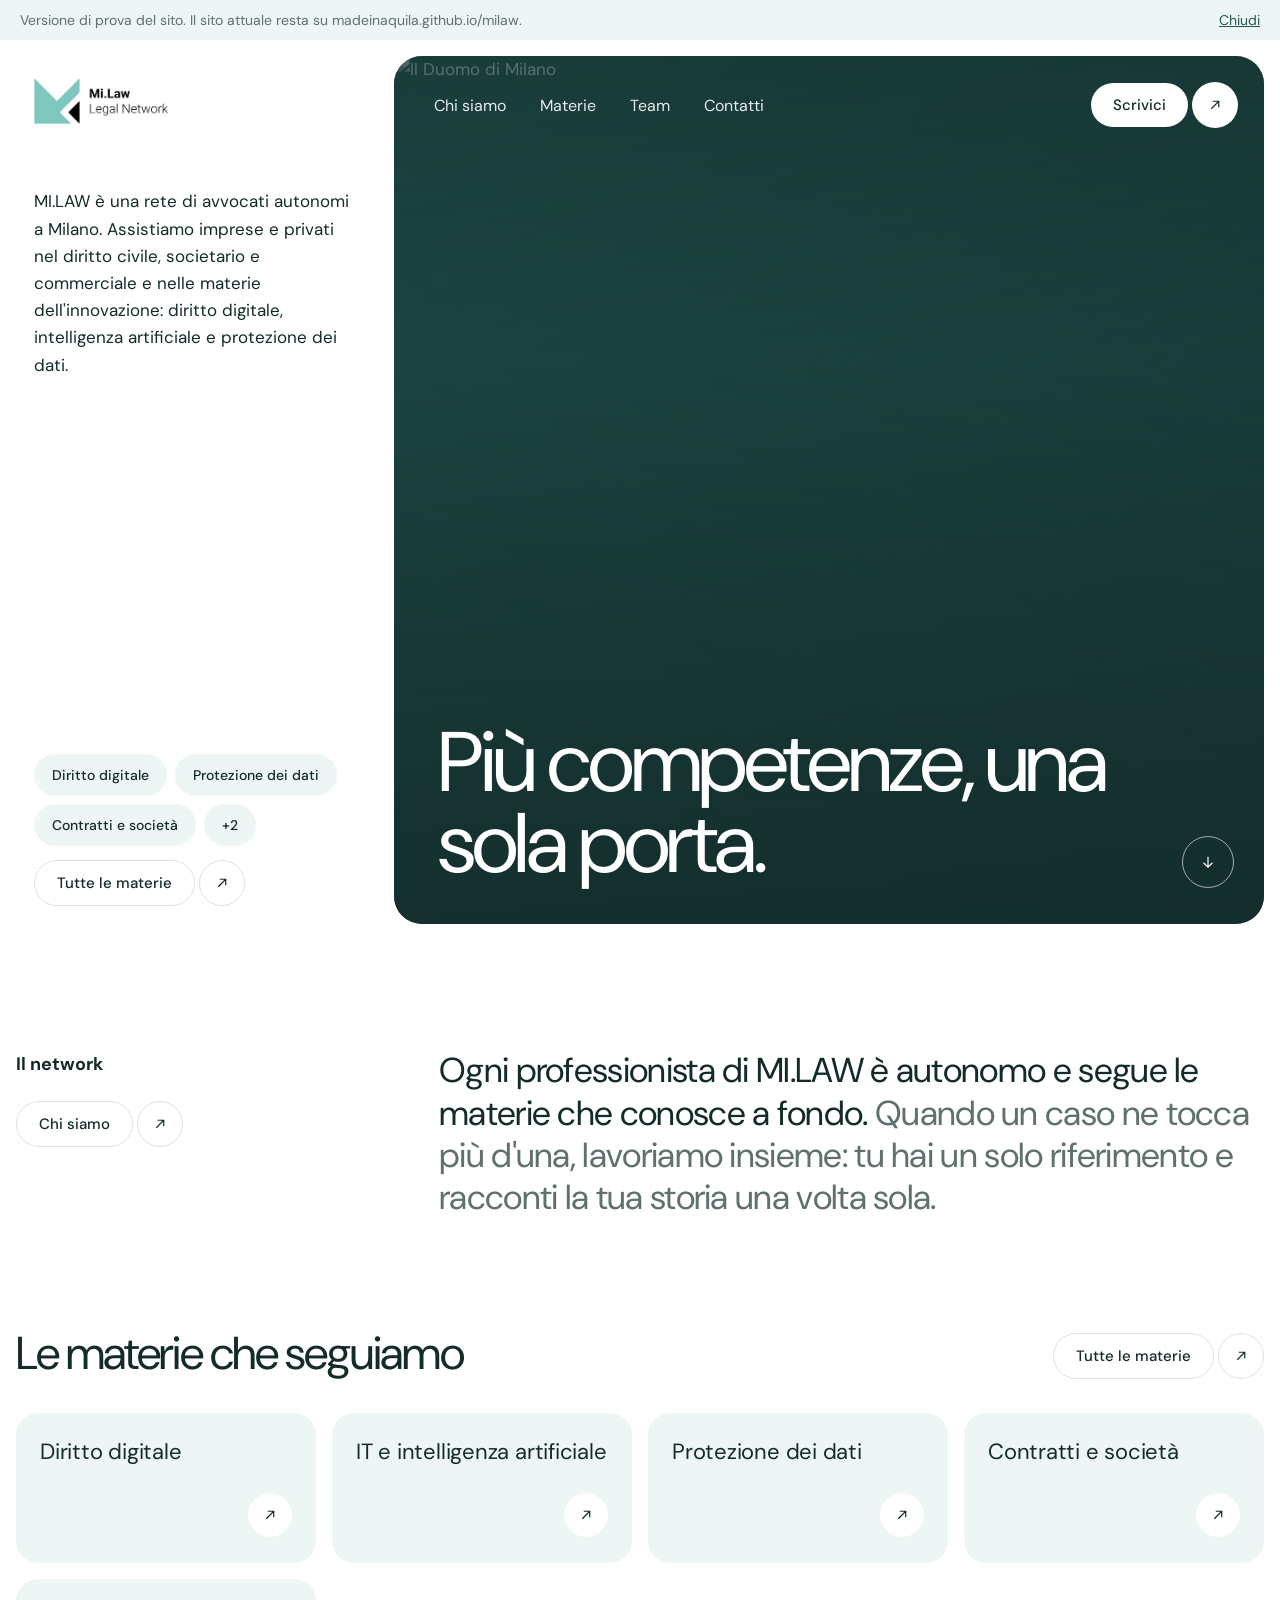
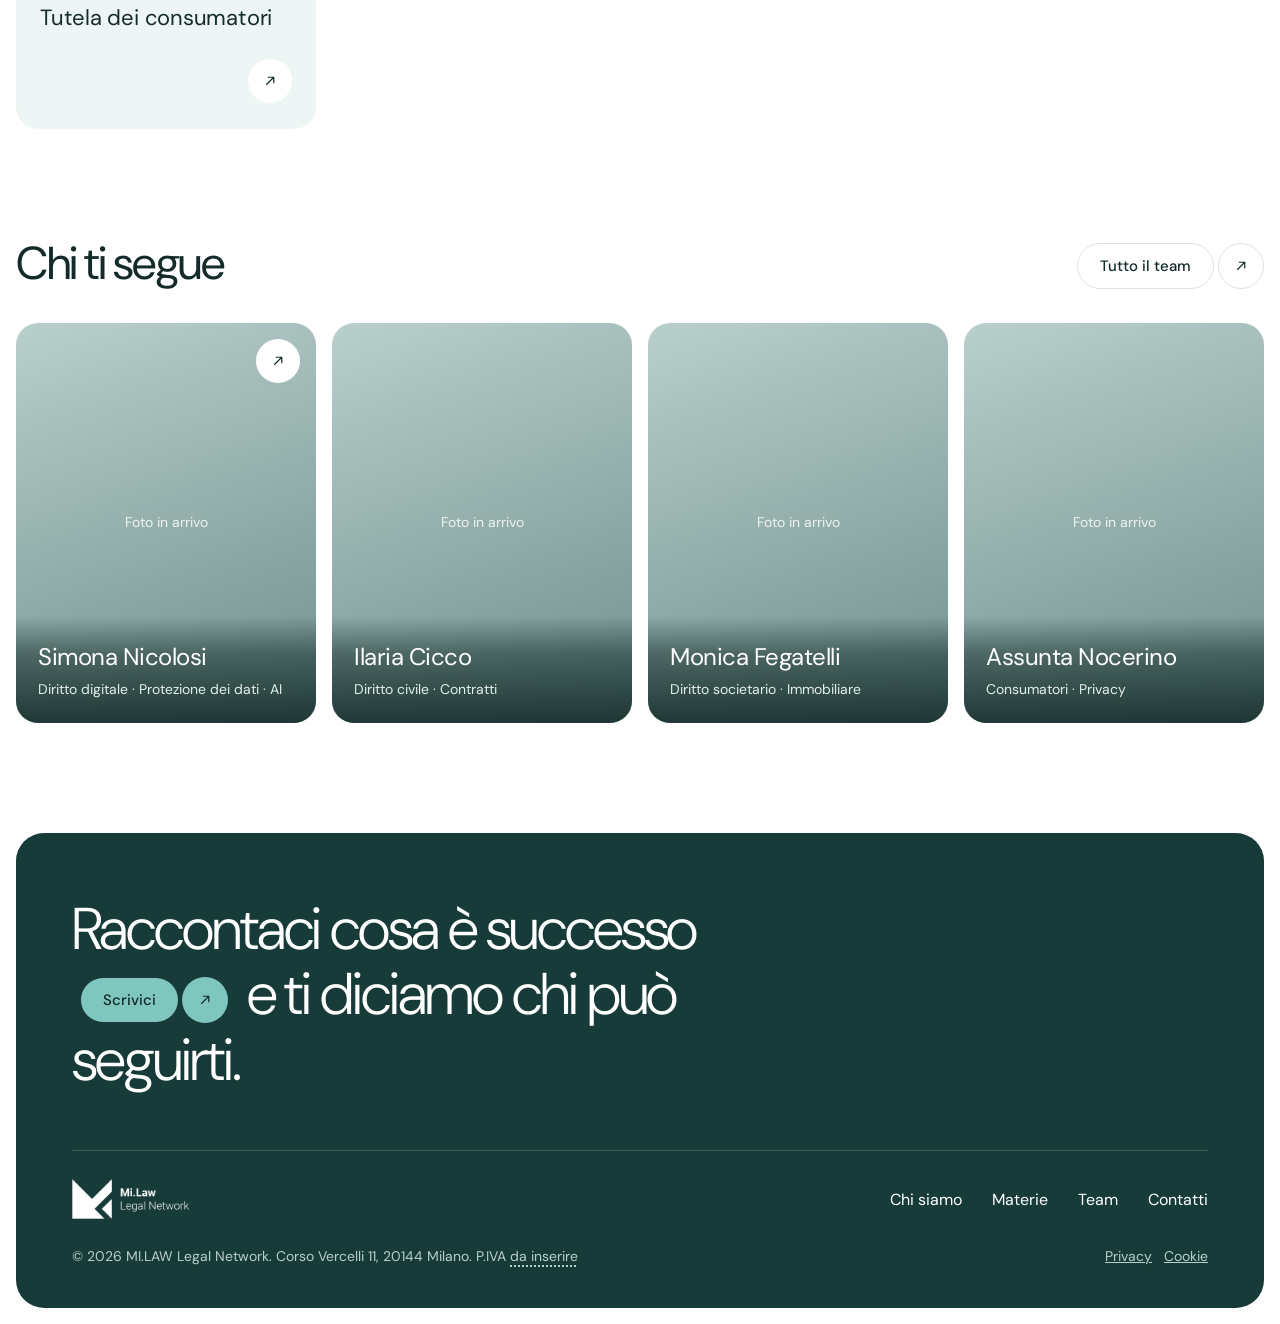
==== index.html @ d60da04f "Add files via upload" ====
<!DOCTYPE html>
<html lang="it">
<head>
  <meta charset="UTF-8">
  <meta name="robots" content="noindex, nofollow"><!-- versione di prova: non indicizzare -->
  <meta name="viewport" content="width=device-width, initial-scale=1.0">
  <title>MI.LAW Legal Network · Avvocati a Milano, Corso Vercelli 11</title>
  <meta name="description" content="MI.LAW Legal Network: rete di avvocati autonomi in Corso Vercelli 11 a Milano. Diritto civile, societario e commerciale, diritto digitale, intelligenza artificiale e protezione dei dati.">
  <link rel="preconnect" href="https://fonts.googleapis.com">
  <link rel="preconnect" href="https://fonts.gstatic.com" crossorigin>
  <link href="https://fonts.googleapis.com/css2?family=DM+Sans:wght@300;400;500&display=swap" rel="stylesheet">
  <link rel="stylesheet" href="prova.css?v=3">
</head>
<body>

  <div class="preview-note">
    <span>Versione di prova del sito. Il sito attuale resta su madeinaquila.github.io/milaw.</span>
    <button type="button" onclick="this.parentElement.remove()">Chiudi</button>
  </div>

  <!-- PRIMA SCHERMATA -->
  <header class="hero">
    <div class="hero-side">
      <div class="topbar">
        <a href="index.html" class="brand" aria-label="MI.LAW Legal Network, inizio pagina">
          <img src="img/logomilaw.png" alt="MI.LAW Legal Network" width="600" height="206">
        </a>
        <button class="menu-btn" type="button" id="menu-open" aria-label="Apri il menu" aria-expanded="false" aria-controls="mobile-menu">
          <svg viewBox="0 0 24 24" fill="none" stroke="currentColor" stroke-width="1.6" stroke-linecap="round"><path d="M4 8h16M4 16h16"/></svg>
        </button>
      </div>

      <p class="intro">MI.LAW è una rete di avvocati autonomi a Milano. Assistiamo imprese e privati nel diritto civile, societario e commerciale e nelle materie dell'innovazione: diritto digitale, intelligenza artificiale e protezione dei dati.</p>

      <div class="bottom">
        <ul class="chips">
          <li class="chip">Diritto digitale</li>
          <li class="chip">Protezione dei dati</li>
          <li class="chip">Contratti e società</li>
          <li class="chip">+2</li>
        </ul>
        <a class="cta cta--outline" href="aree.html">
          <span class="lbl">Tutte le materie</span>
          <span class="dot" aria-hidden="true"><svg viewBox="0 0 24 24" fill="none" stroke="currentColor" stroke-width="1.6"><path d="M7 17L17 7M9 7h8v8"/></svg></span>
        </a>
      </div>
    </div>

    <div class="hero-panel">
      <img src="https://images.unsplash.com/photo-1610016302534-6f67f1c968d8?w=2000&q=78&auto=format&fit=crop" alt="Il Duomo di Milano" width="2000" height="1333">
      <div class="panel-top">
        <nav class="panel-nav" aria-label="Navigazione principale">
          <a href="chi-siamo.html">Chi siamo</a>
          <a href="aree.html">Materie</a>
          <a href="team.html">Team</a>
          <a href="contatti.html">Contatti</a>
        </nav>
        <a class="cta cta--light" href="contatti.html">
          <span class="lbl">Scrivici</span>
          <span class="dot" aria-hidden="true"><svg viewBox="0 0 24 24" fill="none" stroke="currentColor" stroke-width="1.6"><path d="M7 17L17 7M9 7h8v8"/></svg></span>
        </a>
      </div>
      <h1>Più competenze, una sola porta.</h1>
      <a class="scroll-down" href="#network-home" aria-label="Scorri alla sezione successiva">
        <svg viewBox="0 0 24 24" fill="none" stroke="currentColor" stroke-width="1.6"><path d="M12 5v14M6 13l6 6 6-6"/></svg>
      </a>
    </div>
  </header>

  <!-- Menu su telefono -->
  <nav class="mobile-menu" id="mobile-menu" aria-label="Menu">
    <button class="close" type="button" id="menu-close" aria-label="Chiudi il menu">×</button>
    <a href="chi-siamo.html">Chi siamo</a>
    <a href="aree.html">Materie</a>
    <a href="team.html">Team</a>
    <a href="contatti.html">Contatti</a>
  </nav>

  <main>

    <!-- IL NETWORK -->
    <section class="section" id="network-home">
      <div class="wrap mission">
        <div class="side">
          <h2 class="lead-label">Il network</h2>
          <a class="cta cta--outline" href="chi-siamo.html"><span class="lbl">Chi siamo</span><span class="dot" aria-hidden="true"><svg viewBox="0 0 24 24" fill="none" stroke="currentColor" stroke-width="1.6"><path d="M7 17L17 7M9 7h8v8"/></svg></span></a>
        </div>
        <p class="big">Ogni professionista di MI.LAW è autonomo e segue le materie che conosce a fondo. <span>Quando un caso ne tocca più d'una, lavoriamo insieme: tu hai un solo riferimento e racconti la tua storia una volta sola.</span></p>
      </div>
    </section>

    <!-- MATERIE IN BREVE -->
    <section class="section" style="padding-top:0;">
      <div class="wrap">
        <div class="values-head">
          <h2 class="h-sec">Le materie che seguiamo</h2>
          <a class="cta cta--outline" href="aree.html"><span class="lbl">Tutte le materie</span><span class="dot" aria-hidden="true"><svg viewBox="0 0 24 24" fill="none" stroke="currentColor" stroke-width="1.6"><path d="M7 17L17 7M9 7h8v8"/></svg></span></a>
        </div>
        <div class="area-links">
          <a href="aree.html#digitale"><span>Diritto digitale</span><span class="dot" aria-hidden="true"><svg viewBox="0 0 24 24" fill="none" stroke="currentColor" stroke-width="1.6"><path d="M7 17L17 7M9 7h8v8"/></svg></span></a>
          <a href="aree.html#ai"><span>IT e intelligenza artificiale</span><span class="dot" aria-hidden="true"><svg viewBox="0 0 24 24" fill="none" stroke="currentColor" stroke-width="1.6"><path d="M7 17L17 7M9 7h8v8"/></svg></span></a>
          <a href="aree.html#dati"><span>Protezione dei dati</span><span class="dot" aria-hidden="true"><svg viewBox="0 0 24 24" fill="none" stroke="currentColor" stroke-width="1.6"><path d="M7 17L17 7M9 7h8v8"/></svg></span></a>
          <a href="aree.html#societa"><span>Contratti e società</span><span class="dot" aria-hidden="true"><svg viewBox="0 0 24 24" fill="none" stroke="currentColor" stroke-width="1.6"><path d="M7 17L17 7M9 7h8v8"/></svg></span></a>
          <a href="aree.html#consumatori"><span>Tutela dei consumatori</span><span class="dot" aria-hidden="true"><svg viewBox="0 0 24 24" fill="none" stroke="currentColor" stroke-width="1.6"><path d="M7 17L17 7M9 7h8v8"/></svg></span></a>
        </div>
      </div>
    </section>

    <!-- TEAM -->
    <section class="section" id="team" style="padding-top:0;">
      <div class="wrap">
        <div class="values-head">
          <h2 class="h-sec">Chi ti segue</h2>
          <a class="cta cta--outline" href="team.html">
            <span class="lbl">Tutto il team</span>
            <span class="dot" aria-hidden="true"><svg viewBox="0 0 24 24" fill="none" stroke="currentColor" stroke-width="1.6"><path d="M7 17L17 7M9 7h8v8"/></svg></span>
          </a>
        </div>
        <div class="team">
          <a class="member" href="team-simona-nicolosi.html" aria-label="Avv. Simona Nicolosi, apri il profilo">
            <span class="ph">Foto in arrivo</span>
            <span class="go" aria-hidden="true"><svg viewBox="0 0 24 24" fill="none" stroke="currentColor" stroke-width="1.6"><path d="M7 17L17 7M9 7h8v8"/></svg></span>
            <div class="info"><h3>Simona Nicolosi</h3><p>Diritto digitale · Protezione dei dati · AI</p></div>
          </a>
          <article class="member">
            <span class="ph">Foto in arrivo</span>
            <div class="info"><h3>Ilaria Cicco</h3><p>Diritto civile · Contratti</p></div>
          </article>
          <article class="member">
            <span class="ph">Foto in arrivo</span>
            <div class="info"><h3>Monica Fegatelli</h3><p>Diritto societario · Immobiliare</p></div>
          </article>
          <article class="member">
            <span class="ph">Foto in arrivo</span>
            <div class="info"><h3>Assunta Nocerino</h3><p>Consumatori · Privacy</p></div>
          </article>
        </div>
      </div>
    </section>

  </main>

  <!-- CHIUSURA -->
  <footer class="closing">
    <p class="say">Raccontaci cosa è successo
      <a class="cta cta--acqua" href="contatti.html"><span class="lbl">Scrivici</span><span class="dot" aria-hidden="true"><svg viewBox="0 0 24 24" fill="none" stroke="currentColor" stroke-width="1.6"><path d="M7 17L17 7M9 7h8v8"/></svg></span></a>
      e ti diciamo chi può seguirti.</p>
    <div class="closing-row">
      <img src="img/logomilaw.png" alt="MI.LAW Legal Network" width="600" height="206">
      <nav aria-label="Navigazione a piè di pagina">
        <a href="chi-siamo.html">Chi siamo</a>
        <a href="aree.html">Materie</a>
        <a href="team.html">Team</a>
        <a href="contatti.html">Contatti</a>
      </nav>
    </div>
    <div class="closing-meta">
      <span>© 2026 MI.LAW Legal Network. Corso Vercelli 11, 20144 Milano. P.IVA <span class="tbc" title="Da inserire">da inserire</span></span>
      <span><a href="#">Privacy</a>&nbsp;&nbsp;&nbsp;<a href="#">Cookie</a></span>
    </div>
  </footer>

  <script>
    // Menu su telefono
    (function () {
      var m = document.getElementById('mobile-menu'), o = document.getElementById('menu-open'), c = document.getElementById('menu-close');
      function set(v) { m.classList.toggle('open', v); o.setAttribute('aria-expanded', v); document.body.style.overflow = v ? 'hidden' : ''; if (v) c.focus(); else o.focus(); }
      o.addEventListener('click', function () { set(true); });
      c.addEventListener('click', function () { set(false); });
      m.querySelectorAll('a').forEach(function (a) { a.addEventListener('click', function () { set(false); }); });
      document.addEventListener('keydown', function (e) { if (e.key === 'Escape' && m.classList.contains('open')) set(false); });
    })();

    // "Scrivici su questo tema": sceglie la materia nel modulo
    document.querySelectorAll('[data-area]').forEach(function (a) {
      a.addEventListener('click', function () { var r = document.getElementById('a-' + a.dataset.area); if (r) r.checked = true; });
    });

    // Modulo dimostrativo
    var formEl = document.getElementById('form');
    if (formEl) formEl.addEventListener('submit', function (e) {
      e.preventDefault();
      if (!this.checkValidity()) { this.reportValidity(); return; }
      document.getElementById('form-box').classList.add('is-sent');
    });
  </script>
</body>
</html>
---- prova.css ----
/* ============================================================
   MI.LAW · versione di prova ispirata a "Legal Point"
   Colori MI.LAW: bianco, verde acqua, verde scuro. Un solo carattere: DM Sans.
   ============================================================ */

:root {
  --ink:    #132b29;   /* testo principale */
  --grey:   #5f706e;   /* testo secondario (5.2:1 sul bianco) */
  --deep:   #245955;   /* verde scuro: pulsanti, card piena */
  --night:  #173b39;   /* pannelli scuri */
  --acqua:  #7fc6bf;   /* verde acqua del logo */
  --mist:   #eef6f5;   /* fondo chiaro di card ed etichette */
  --line:   #d8e4e2;
  --soft-on-dark: #b7cfcc;

  --r-xl: 28px;
  --r-lg: 22px;
  --gap: 16px;
  --sans: 'DM Sans', system-ui, -apple-system, 'Segoe UI', sans-serif;
}

*, *::before, *::after { box-sizing: border-box; margin: 0; padding: 0; }
html { scroll-behavior: smooth; -webkit-text-size-adjust: 100%; }
body { font-family: var(--sans); font-size: 17px; line-height: 1.6; color: var(--ink); background: #fff; -webkit-font-smoothing: antialiased; }
img { display: block; max-width: 100%; }
a { color: inherit; text-decoration: none; }
button, input, textarea { font: inherit; color: inherit; }
:focus-visible { outline: 3px solid var(--acqua); outline-offset: 3px; border-radius: 6px; }

.wrap { max-width: 1360px; margin: 0 auto; padding: 0 var(--gap); }
.section { padding: 110px 0; }
.h-sec { font-size: clamp(34px, 3.6vw, 52px); font-weight: 400; line-height: 1.08; letter-spacing: -0.03em; }
.lead-label { font-size: 18px; color: var(--ink); }

.tbc { text-decoration: underline dotted currentColor 2px; text-underline-offset: 4px; cursor: help; }
.preview-note { background: var(--mist); color: var(--grey); font-size: 14px; padding: 9px 20px; display: flex; justify-content: space-between; gap: 16px; }
.preview-note button { background: none; border: 0; text-decoration: underline; cursor: pointer; color: var(--deep); }

/* ── Pulsante a pillola + cerchio con freccia ── */
.cta { display: inline-flex; align-items: center; gap: 4px; cursor: pointer; border: 0; background: none; }
.cta .lbl { border-radius: 999px; padding: 13px 22px; font-size: 15px; font-weight: 500; line-height: 1.2; white-space: nowrap; }
.cta .dot { width: 46px; height: 46px; border-radius: 50%; display: grid; place-items: center; flex: none; transition: transform .3s ease; }
.cta svg { width: 18px; height: 18px; }
.cta:hover .dot { transform: rotate(45deg); }
.cta--light .lbl, .cta--light .dot { background: #fff; color: var(--ink); }
.cta--deep .lbl, .cta--deep .dot { background: var(--deep); color: #fff; }
.cta--outline .lbl, .cta--outline .dot { border: 1px solid var(--line); color: var(--ink); background: #fff; }
.cta--acqua .lbl, .cta--acqua .dot { background: var(--acqua); color: var(--ink); }

/* ── Prima schermata ── */
.hero { display: grid; grid-template-columns: minmax(320px, 29%) 1fr; gap: var(--gap); padding: var(--gap); min-height: 100svh; }
.hero-side { display: flex; flex-direction: column; justify-content: space-between; padding: 22px 18px 18px; }
.brand img { height: 46px; width: auto; }
.menu-btn { display: none; }
.hero-side .intro { font-size: 17px; line-height: 1.6; color: var(--ink); max-width: 34ch; margin-top: 64px; }
.chips { list-style: none; display: flex; flex-wrap: wrap; gap: 8px; }
.chip { background: var(--mist); color: var(--ink); border-radius: 999px; padding: 10px 18px; font-size: 14px; font-weight: 500; }
.hero-side .chips { margin-bottom: 14px; }

.hero-panel { position: relative; border-radius: var(--r-xl); overflow: hidden; background: var(--night); min-height: 560px; color: #fff; }
.hero-panel img { position: absolute; inset: 0; width: 100%; height: 100%; object-fit: cover; filter: grayscale(1) contrast(1.05); animation: settle 2.2s cubic-bezier(.2,.7,.2,1) both; }
.hero-panel::after { content: ''; position: absolute; inset: 0; background:
  linear-gradient(180deg, rgba(19,43,41,.45) 0%, rgba(19,43,41,.15) 35%, rgba(19,43,41,.82) 100%),
  linear-gradient(135deg, rgba(36,89,85,.55), rgba(23,59,57,.35)); }
@keyframes settle { from { transform: scale(1.08); } to { transform: scale(1); } }
.panel-top { position: absolute; z-index: 2; top: 26px; left: 40px; right: 26px; display: flex; align-items: center; justify-content: space-between; gap: 24px; }
.panel-nav { display: flex; gap: 34px; font-size: 16px; }
.panel-nav a { opacity: .9; }
.panel-nav a:hover { opacity: 1; text-decoration: underline; text-underline-offset: 6px; }
.hero-panel h1 { position: absolute; z-index: 2; left: 44px; bottom: 40px; max-width: 12ch; font-size: clamp(52px, 6.6vw, 112px); font-weight: 400; line-height: .96; letter-spacing: -0.04em; }
.scroll-down { position: absolute; z-index: 2; right: 30px; bottom: 36px; width: 52px; height: 52px; border-radius: 50%; border: 1px solid rgba(255,255,255,.6); display: grid; place-items: center; }
.scroll-down svg { width: 18px; height: 18px; }

/* ── Il network ── */
.mission { display: grid; grid-template-columns: 1fr 2.2fr; gap: 48px; align-items: start; }
.mission .side { display: flex; flex-direction: column; gap: 22px; align-items: flex-start; }
.mission p.big { font-size: clamp(26px, 2.7vw, 40px); line-height: 1.22; letter-spacing: -0.02em; }
.mission p.big span { color: var(--grey); }

/* ── Principi ── */
.values-head { display: flex; justify-content: space-between; align-items: end; gap: 24px; margin-bottom: 34px; }
.values { display: grid; grid-template-columns: repeat(4, 1fr); gap: var(--gap); }
.value { background: var(--mist); border-radius: var(--r-lg); padding: 28px; min-height: 380px; display: flex; flex-direction: column; justify-content: flex-end; }
.value h3 { font-size: clamp(28px, 2.4vw, 36px); font-weight: 400; line-height: 1.05; letter-spacing: -0.03em; }
.value p { font-size: 15px; color: var(--grey); margin-top: 14px; }
.value--deep { background: var(--deep); color: #fff; }
.value--deep p { color: #d6ebe8; }

/* ── Materie: pannello scuro con righe apribili ── */
.areas { background: var(--night); color: #fff; border-radius: var(--r-xl); padding: 56px 56px 44px; }
.areas .lead-label { color: var(--soft-on-dark); margin-bottom: 26px; }
.area { border-top: 1px solid rgba(255,255,255,.16); }
.area summary { list-style: none; cursor: pointer; display: flex; justify-content: space-between; align-items: center; gap: 24px; padding: 28px 0; font-size: clamp(26px, 2.8vw, 42px); font-weight: 300; letter-spacing: -0.02em; color: var(--soft-on-dark); transition: color .25s ease; }
.area summary::-webkit-details-marker { display: none; }
.area summary:hover, .area[open] summary { color: #fff; }
.area .plus { width: 44px; height: 44px; border-radius: 50%; border: 1px solid rgba(255,255,255,.35); display: grid; place-items: center; flex: none; transition: transform .3s ease, background .3s ease; }
.area .plus svg { width: 16px; height: 16px; }
.area[open] .plus { transform: rotate(45deg); background: var(--acqua); color: var(--ink); border-color: var(--acqua); }
.area .body { padding: 0 0 32px; display: grid; grid-template-columns: 1.4fr 1fr; gap: 32px; align-items: end; }
.area .body p { color: #dbe9e7; font-size: 17px; max-width: 58ch; }
.area .body a { justify-self: end; color: var(--acqua); font-weight: 500; text-decoration: underline; text-underline-offset: 5px; }
.areas .also { border-top: 1px solid rgba(255,255,255,.16); padding-top: 26px; color: var(--soft-on-dark); font-size: 16px; }

/* ── Team ── */
.team { display: grid; grid-template-columns: repeat(4, 1fr); gap: var(--gap); }
.member { position: relative; border-radius: var(--r-lg); overflow: hidden; aspect-ratio: 3 / 4; background: linear-gradient(160deg, #b9cfcc 0%, #6f8f8b 100%); color: #fff; display: flex; flex-direction: column; justify-content: flex-end; }
.member .ph { position: absolute; inset: 0; display: grid; place-items: center; font-size: 14px; color: rgba(255,255,255,.85); }
.member img { position: absolute; inset: 0; width: 100%; height: 100%; object-fit: cover; filter: grayscale(1); }
.member .info { position: relative; padding: 22px; background: linear-gradient(0deg, rgba(19,43,41,.88) 0%, rgba(19,43,41,.5) 65%, transparent 100%); }
.member h3 { font-size: 24px; font-weight: 400; letter-spacing: -0.02em; }
.member .info p { font-size: 14px; color: #e3efed; margin-top: 2px; }
.member .go { position: absolute; top: 16px; right: 16px; width: 44px; height: 44px; border-radius: 50%; background: #fff; color: var(--ink); display: grid; place-items: center; transition: transform .3s ease; }
.member .go svg { width: 18px; height: 18px; }
a.member:hover .go { transform: rotate(45deg); }

/* ── Contatti ── */
.contact { display: grid; grid-template-columns: 1fr 1.7fr; gap: 48px; }
.contact-card { background: var(--mist); border-radius: var(--r-lg); padding: 34px; display: flex; flex-direction: column; gap: 34px; }
.contact-card h2 { font-size: 24px; font-weight: 400; }
.contact-card .small { font-size: 14px; color: var(--grey); }
.contact-card .big { font-size: clamp(22px, 2vw, 28px); letter-spacing: -0.01em; }
.contact-card .big a:hover { color: var(--deep); text-decoration: underline; text-underline-offset: 5px; }
.contact-card .push { margin-top: auto; display: flex; flex-direction: column; gap: 22px; }

.form h2 { font-size: clamp(38px, 4vw, 60px); font-weight: 400; line-height: 1.04; letter-spacing: -0.035em; margin-bottom: 34px; }
.form fieldset { border: 0; margin-bottom: 30px; }
.form legend, .form .lab { font-size: 15px; color: var(--ink); margin-bottom: 12px; display: block; }
.pick { display: flex; flex-wrap: wrap; gap: 8px; }
.pick input { position: absolute; opacity: 0; pointer-events: none; }
.pick label { background: var(--mist); border-radius: 999px; padding: 11px 20px; font-size: 15px; cursor: pointer; transition: background .2s ease, color .2s ease; }
.pick input:checked + label { background: var(--night); color: #fff; }
.pick input:focus-visible + label { outline: 3px solid var(--acqua); outline-offset: 2px; }
.fields { display: grid; grid-template-columns: 1fr 1fr; gap: 28px 32px; margin-bottom: 28px; }
.field input, .field textarea { width: 100%; border: 0; border-bottom: 1px solid #b9c9c7; padding: 10px 0; background: transparent; font-size: 17px; border-radius: 0; }
.field textarea { min-height: 90px; resize: vertical; }
.field input:focus, .field textarea:focus { outline: none; border-bottom: 2px solid var(--deep); }
.field input::placeholder, .field textarea::placeholder { color: #7d8d8b; }
.field--full { grid-column: 1 / -1; }
.privacy { display: flex; gap: 12px; align-items: flex-start; font-size: 14px; color: var(--grey); margin-bottom: 28px; max-width: 64ch; }
.privacy input { width: 20px; height: 20px; margin-top: 2px; accent-color: var(--deep); flex: none; }
.privacy a { text-decoration: underline; color: var(--ink); }
.form-done { display: none; font-size: 20px; background: var(--mist); border-radius: var(--r-lg); padding: 24px 28px; }
.form.is-sent form { display: none; }
.form.is-sent .form-done { display: block; }

/* ── Chiusura scura ── */
.closing { margin: 0 var(--gap) var(--gap); background: var(--night); color: #fff; border-radius: var(--r-xl); padding: 64px 56px 40px; }
.closing .say { font-size: clamp(34px, 4.6vw, 70px); font-weight: 300; line-height: 1.12; letter-spacing: -0.035em; max-width: 18ch; }
.closing .say .cta { vertical-align: middle; margin: 0 .15em; }
.closing .say .cta .lbl { font-size: 15px; letter-spacing: 0; }
.closing-row { margin-top: 56px; padding-top: 28px; border-top: 1px solid rgba(255,255,255,.16); display: flex; flex-wrap: wrap; justify-content: space-between; align-items: center; gap: 24px; }
.closing-row img { height: 40px; width: auto; filter: brightness(0) invert(1); }
.closing-row nav { display: flex; flex-wrap: wrap; gap: 30px; font-size: 16px; }
.closing-row nav a:hover { text-decoration: underline; text-underline-offset: 6px; }
.closing-meta { margin-top: 26px; display: flex; flex-wrap: wrap; justify-content: space-between; gap: 10px 24px; font-size: 14px; color: var(--soft-on-dark); }
.closing-meta a { text-decoration: underline; }

/* ── Tablet ── */
@media (max-width: 1080px) {
  .values { grid-template-columns: 1fr 1fr; }
  .team { grid-template-columns: 1fr 1fr; }
  .mission { grid-template-columns: 1fr; gap: 28px; }
  .contact { grid-template-columns: 1fr; }
  .area .body { grid-template-columns: 1fr; gap: 16px; }
  .area .body a { justify-self: start; }
}

/* ── Telefono ── */
@media (max-width: 760px) {
  body { font-size: 16px; }
  .section { padding: 72px 0; }
  .hero { grid-template-columns: 1fr; min-height: 0; }
  .hero-side { display: contents; }
  .topbar { order: 1; display: flex; justify-content: space-between; align-items: center; padding: 6px 4px; }
  .brand img { height: 38px; }
  .menu-btn { display: grid; place-items: center; width: 48px; height: 48px; border-radius: 50%; border: 1px solid var(--line); background: #fff; cursor: pointer; }
  .menu-btn svg { width: 20px; height: 20px; }
  .hero-panel { order: 2; min-height: 72svh; }
  .panel-nav { display: none; }
  .panel-top { left: 20px; right: 20px; top: 20px; justify-content: flex-end; }
  .hero-panel h1 { left: 22px; bottom: 26px; font-size: 13vw; }
  .scroll-down { display: none; }
  .hero-side .intro { order: 3; margin: 8px 4px 0; }
  .hero-side .bottom { order: 4; padding: 0 4px 8px; }
  .values { display: flex; overflow-x: auto; scroll-snap-type: x mandatory; padding-bottom: 6px; }
  .value { flex: 0 0 82%; scroll-snap-align: start; min-height: 320px; }
  .areas { padding: 36px 22px 28px; }
  .team { grid-template-columns: 1fr; }
  .member { aspect-ratio: 4 / 4.4; }
  .fields { grid-template-columns: 1fr; }
  .contact-card { padding: 26px; }
  .closing { padding: 40px 22px 28px; }
  .closing .say { font-size: 9.4vw; }
  .closing .say .cta { display: inline-flex; margin: 8px 0; }
}

/* menu su telefono */
.mobile-menu { display: none; }
@media (max-width: 760px) {
  .mobile-menu { position: fixed; inset: 0; z-index: 50; background: var(--night); color: #fff; padding: 22px 20px; flex-direction: column; gap: 8px; }
  .mobile-menu.open { display: flex; }
  .mobile-menu .close { align-self: flex-end; width: 48px; height: 48px; border-radius: 50%; border: 1px solid rgba(255,255,255,.4); background: none; color: #fff; cursor: pointer; font-size: 22px; }
  .mobile-menu a { font-size: 34px; font-weight: 300; padding: 12px 0; border-bottom: 1px solid rgba(255,255,255,.14); }
}

@media (prefers-reduced-motion: reduce) {
  *, *::before, *::after { animation: none !important; transition: none !important; scroll-behavior: auto !important; }
}

/* colonna sinistra: logo e testo in alto, materie in basso */
.hero-side { justify-content: flex-start; }
.hero-side .bottom { margin-top: auto; }

/* ── Pagine interne: barra in alto e intestazione ── */
.topnav { display: flex; align-items: center; justify-content: space-between; gap: 24px; padding-top: 18px; padding-bottom: 18px; }
.topnav .brand img { height: 42px; }
.topnav-links { display: flex; gap: 34px; font-size: 16px; }
.topnav-links a:hover, .topnav-links a[aria-current="page"] { text-decoration: underline; text-underline-offset: 6px; text-decoration-color: var(--acqua); text-decoration-thickness: 2px; }
.page-head { background: var(--night); color: #fff; border-radius: var(--r-xl); padding: 140px 48px 48px; position: relative; overflow: hidden; }
.page-head::before { content: ''; position: absolute; inset: 0; background: radial-gradient(120% 140% at 100% 0%, rgba(127,198,191,.35) 0%, rgba(127,198,191,0) 55%); }
.page-head h1 { position: relative; font-size: clamp(46px, 6vw, 96px); font-weight: 400; line-height: .98; letter-spacing: -0.04em; max-width: 14ch; }
.plain { margin-top: 28px; color: var(--grey); max-width: 70ch; }
.motto { background: var(--mist); border-radius: var(--r-xl); padding: 64px 48px; }
.motto p { font-size: clamp(32px, 4vw, 58px); font-weight: 300; line-height: 1.1; letter-spacing: -0.03em; color: var(--deep); }
.sr { position: absolute; width: 1px; height: 1px; overflow: hidden; clip: rect(0 0 0 0); white-space: nowrap; }

/* ── Home: materie in breve ── */
.area-links { display: grid; grid-template-columns: repeat(auto-fit, minmax(240px, 1fr)); gap: var(--gap); }
.area-links a { background: var(--mist); border-radius: var(--r-lg); padding: 26px 24px; min-height: 150px; display: flex; flex-direction: column; justify-content: space-between; gap: 20px; font-size: 22px; letter-spacing: -0.01em; line-height: 1.2; transition: background .25s ease, color .25s ease; }
.area-links .dot { align-self: flex-end; width: 44px; height: 44px; border-radius: 50%; background: #fff; display: grid; place-items: center; transition: transform .3s ease; }
.area-links .dot svg { width: 18px; height: 18px; }
.area-links a:hover { background: var(--deep); color: #fff; }
.area-links a:hover .dot { transform: rotate(45deg); color: var(--ink); }

@media (max-width: 960px) {
  .topnav-links, .topnav-cta { display: none; }
  .topnav .menu-btn { display: grid; }
}
@media (min-width: 761px) and (max-width: 960px) {
  .menu-btn { place-items: center; width: 48px; height: 48px; border-radius: 50%; border: 1px solid var(--line); background: #fff; cursor: pointer; }
  .menu-btn svg { width: 20px; height: 20px; }
  .mobile-menu { position: fixed; inset: 0; z-index: 50; background: var(--night); color: #fff; padding: 22px 20px; flex-direction: column; gap: 8px; }
  .mobile-menu.open { display: flex; }
  .mobile-menu .close { align-self: flex-end; width: 48px; height: 48px; border-radius: 50%; border: 1px solid rgba(255,255,255,.4); background: none; color: #fff; cursor: pointer; font-size: 22px; }
  .mobile-menu a { font-size: 34px; font-weight: 300; padding: 12px 0; border-bottom: 1px solid rgba(255,255,255,.14); }
}
@media (max-width: 760px) {
  .page-head { padding: 90px 22px 28px; }
  .motto { padding: 40px 24px; }
  .area-links a { min-height: 0; flex-direction: row; align-items: center; }
}
@media (max-width: 760px) {
  .values-head { flex-wrap: wrap; }
  .hero-side .bottom .chips { margin-bottom: 14px; }
}
.page-head { margin-bottom: 72px; }
@media (max-width: 760px) { .page-head { margin-bottom: 40px; } }
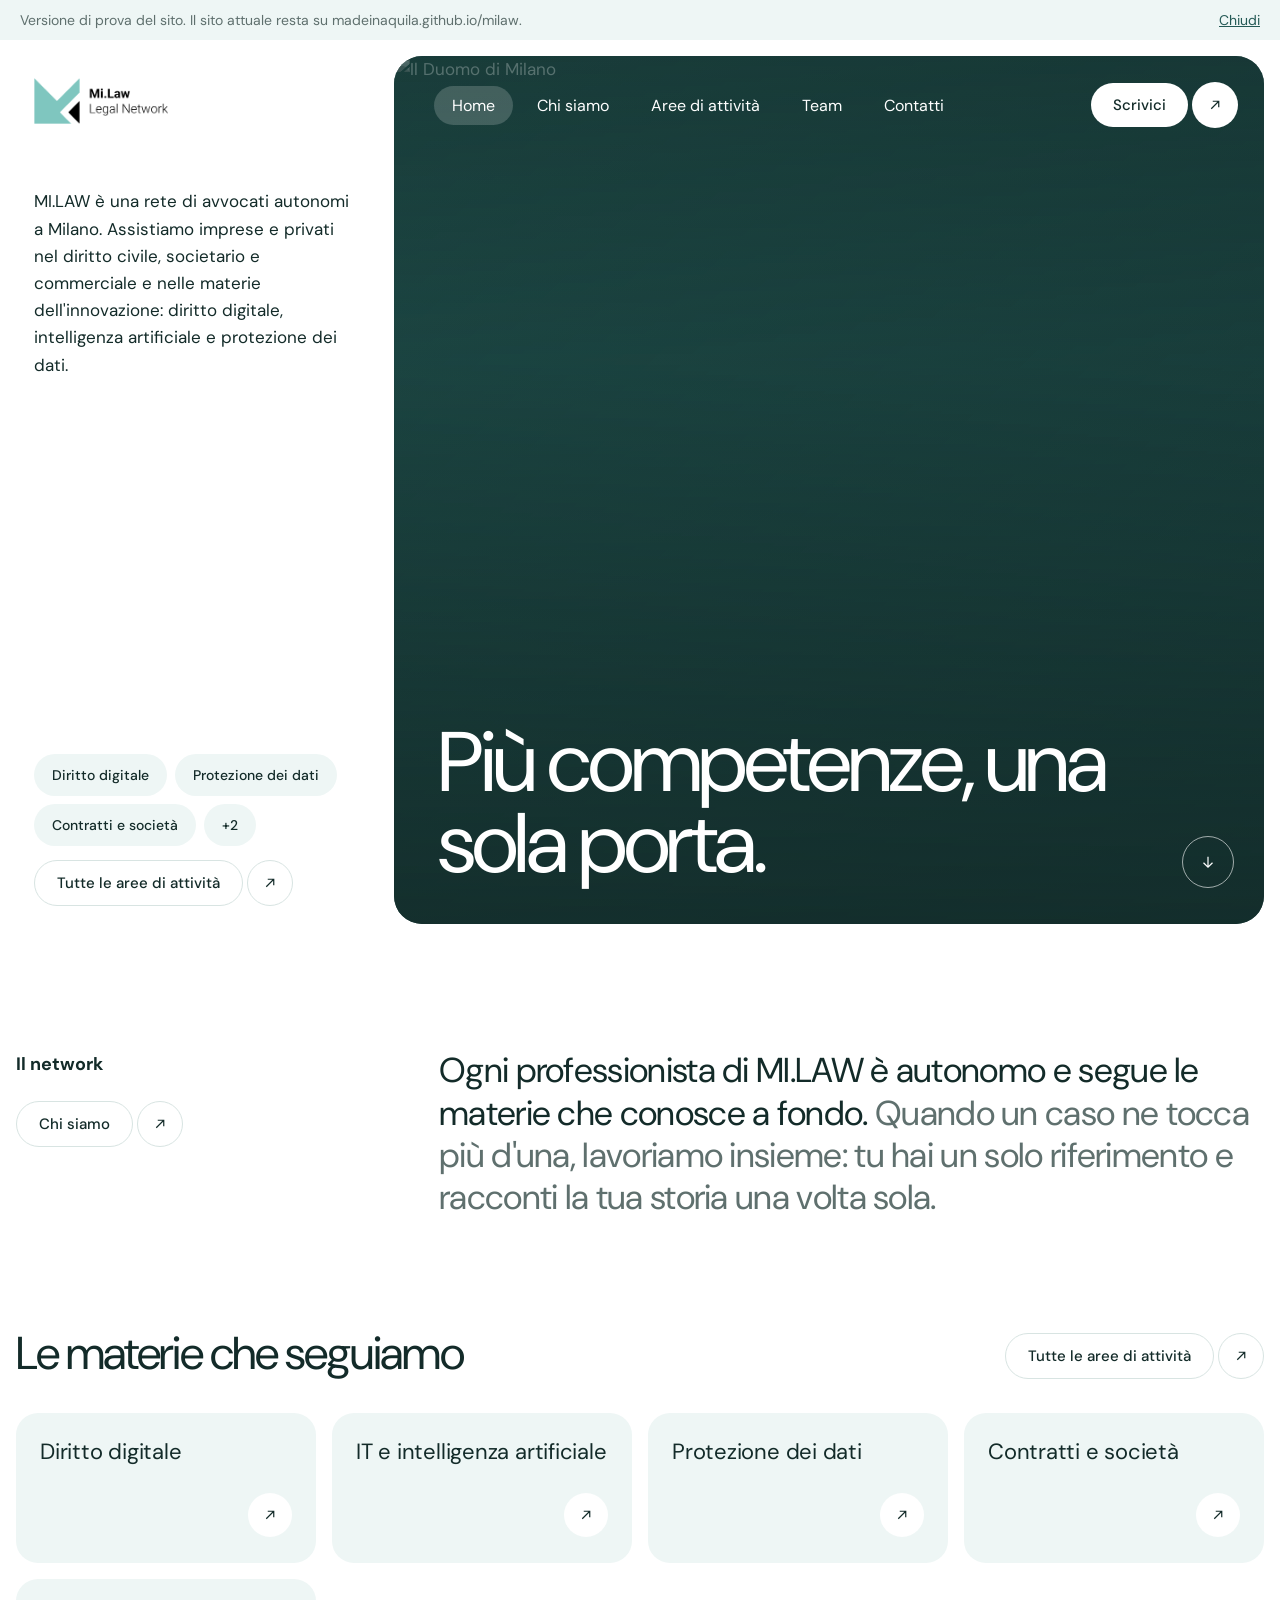
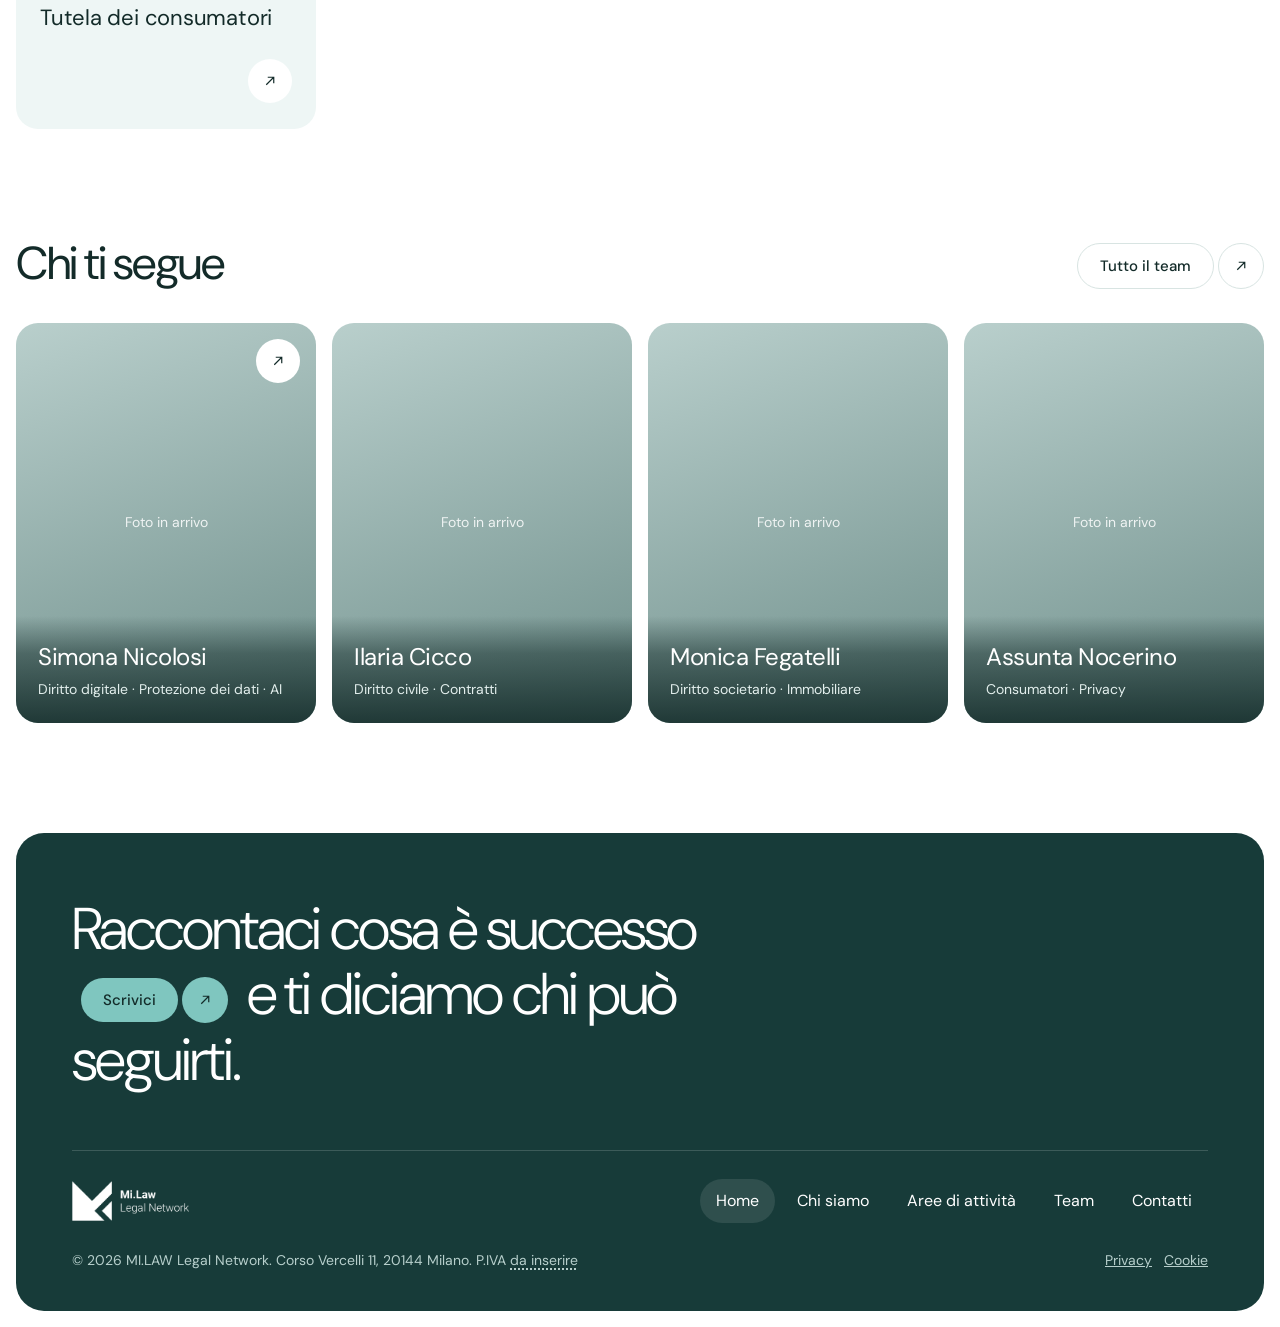
==== commit 467745b1: "Menu: voce Home, Aree di attività, pillola al passaggio" ====
--- a/index.html
+++ b/index.html
@@ -9,7 +9,7 @@
   <link rel="preconnect" href="https://fonts.googleapis.com">
   <link rel="preconnect" href="https://fonts.gstatic.com" crossorigin>
   <link href="https://fonts.googleapis.com/css2?family=DM+Sans:wght@300;400;500&display=swap" rel="stylesheet">
-  <link rel="stylesheet" href="prova.css?v=3">
+  <link rel="stylesheet" href="prova.css?v=4">
 </head>
 <body>
 
@@ -40,7 +40,7 @@
           <li class="chip">+2</li>
         </ul>
         <a class="cta cta--outline" href="aree.html">
-          <span class="lbl">Tutte le materie</span>
+          <span class="lbl">Tutte le aree di attività</span>
           <span class="dot" aria-hidden="true"><svg viewBox="0 0 24 24" fill="none" stroke="currentColor" stroke-width="1.6"><path d="M7 17L17 7M9 7h8v8"/></svg></span>
         </a>
       </div>
@@ -50,8 +50,9 @@
       <img src="https://images.unsplash.com/photo-1610016302534-6f67f1c968d8?w=2000&q=78&auto=format&fit=crop" alt="Il Duomo di Milano" width="2000" height="1333">
       <div class="panel-top">
         <nav class="panel-nav" aria-label="Navigazione principale">
+          <a href="index.html" aria-current="page">Home</a>
           <a href="chi-siamo.html">Chi siamo</a>
-          <a href="aree.html">Materie</a>
+          <a href="aree.html">Aree di attività</a>
           <a href="team.html">Team</a>
           <a href="contatti.html">Contatti</a>
         </nav>
@@ -70,8 +71,9 @@
   <!-- Menu su telefono -->
   <nav class="mobile-menu" id="mobile-menu" aria-label="Menu">
     <button class="close" type="button" id="menu-close" aria-label="Chiudi il menu">×</button>
+    <a href="index.html" aria-current="page">Home</a>
     <a href="chi-siamo.html">Chi siamo</a>
-    <a href="aree.html">Materie</a>
+    <a href="aree.html">Aree di attività</a>
     <a href="team.html">Team</a>
     <a href="contatti.html">Contatti</a>
   </nav>
@@ -94,7 +96,7 @@
       <div class="wrap">
         <div class="values-head">
           <h2 class="h-sec">Le materie che seguiamo</h2>
-          <a class="cta cta--outline" href="aree.html"><span class="lbl">Tutte le materie</span><span class="dot" aria-hidden="true"><svg viewBox="0 0 24 24" fill="none" stroke="currentColor" stroke-width="1.6"><path d="M7 17L17 7M9 7h8v8"/></svg></span></a>
+          <a class="cta cta--outline" href="aree.html"><span class="lbl">Tutte le aree di attività</span><span class="dot" aria-hidden="true"><svg viewBox="0 0 24 24" fill="none" stroke="currentColor" stroke-width="1.6"><path d="M7 17L17 7M9 7h8v8"/></svg></span></a>
         </div>
         <div class="area-links">
           <a href="aree.html#digitale"><span>Diritto digitale</span><span class="dot" aria-hidden="true"><svg viewBox="0 0 24 24" fill="none" stroke="currentColor" stroke-width="1.6"><path d="M7 17L17 7M9 7h8v8"/></svg></span></a>
@@ -148,8 +150,9 @@
     <div class="closing-row">
       <img src="img/logomilaw.png" alt="MI.LAW Legal Network" width="600" height="206">
       <nav aria-label="Navigazione a piè di pagina">
+        <a href="index.html" aria-current="page">Home</a>
         <a href="chi-siamo.html">Chi siamo</a>
-        <a href="aree.html">Materie</a>
+        <a href="aree.html">Aree di attività</a>
         <a href="team.html">Team</a>
         <a href="contatti.html">Contatti</a>
       </nav>
--- a/prova.css
+++ b/prova.css
@@ -255,3 +255,25 @@
 }
 .page-head { margin-bottom: 72px; }
 @media (max-width: 760px) { .page-head { margin-bottom: 40px; } }
+
+/* ============================================================
+   Menu: al passaggio ogni voce diventa una pillola come "Scrivici"
+   ============================================================ */
+.panel-nav, .topnav-links { gap: 6px; }
+.panel-nav a, .topnav-links a {
+  border-radius: 999px; padding: 10px 18px; line-height: 1.2;
+  text-decoration: none !important; opacity: 1;
+  transition: background-color .25s ease, color .25s ease;
+}
+/* sulla foto della home: pillola bianca */
+.panel-nav a:hover, .panel-nav a:focus-visible { background: #fff; color: var(--ink); }
+.panel-nav a[aria-current="page"] { background: rgba(255,255,255,.18); }
+/* pagine interne: pillola verde scuro */
+.topnav-links a:hover, .topnav-links a:focus-visible { background: var(--deep); color: #fff; }
+.topnav-links a[aria-current="page"] { background: var(--mist); color: var(--ink); }
+.topnav-links a[aria-current="page"]:hover { background: var(--deep); color: #fff; }
+/* piè di pagina scuro: pillola verde acqua */
+.closing-row nav { gap: 6px; }
+.closing-row nav a { border-radius: 999px; padding: 9px 16px; text-decoration: none !important; transition: background-color .25s ease, color .25s ease; }
+.closing-row nav a:hover, .closing-row nav a:focus-visible { background: var(--acqua); color: var(--ink); }
+.closing-row nav a[aria-current="page"] { background: rgba(255,255,255,.1); }
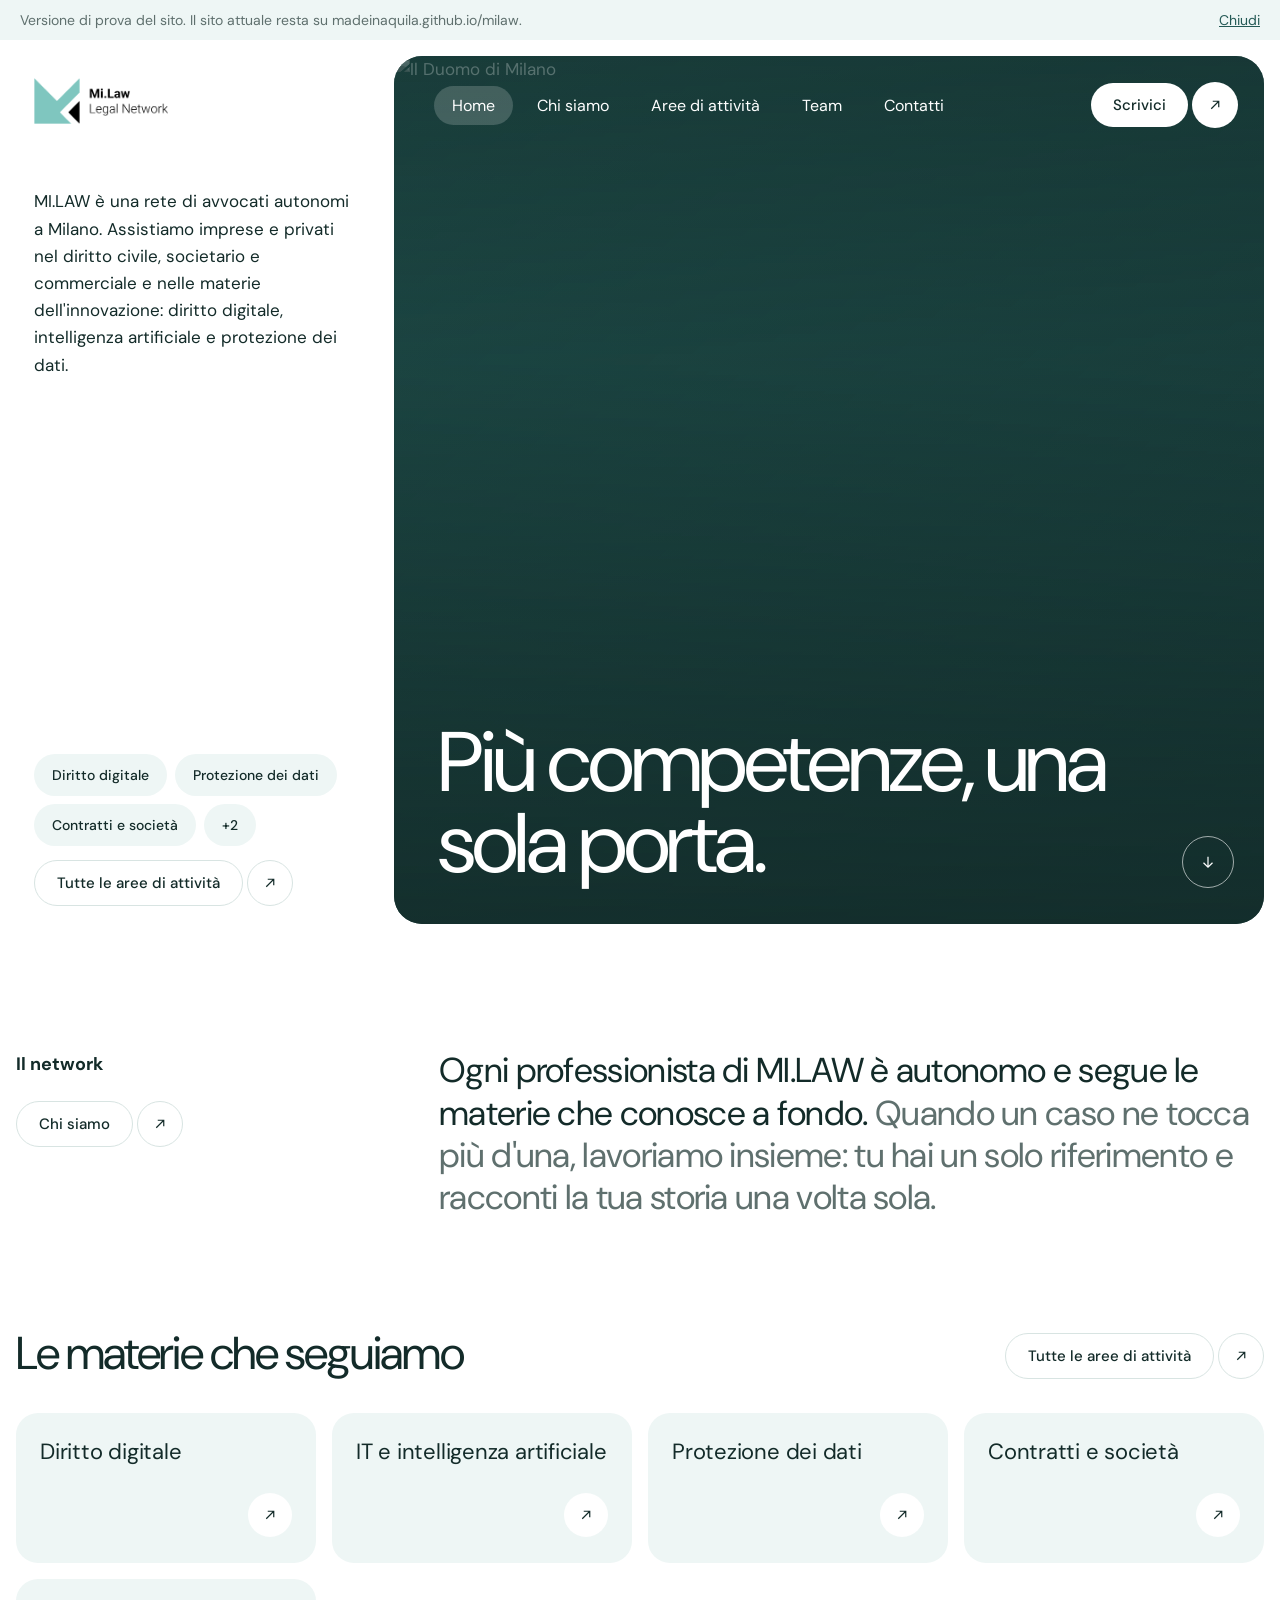
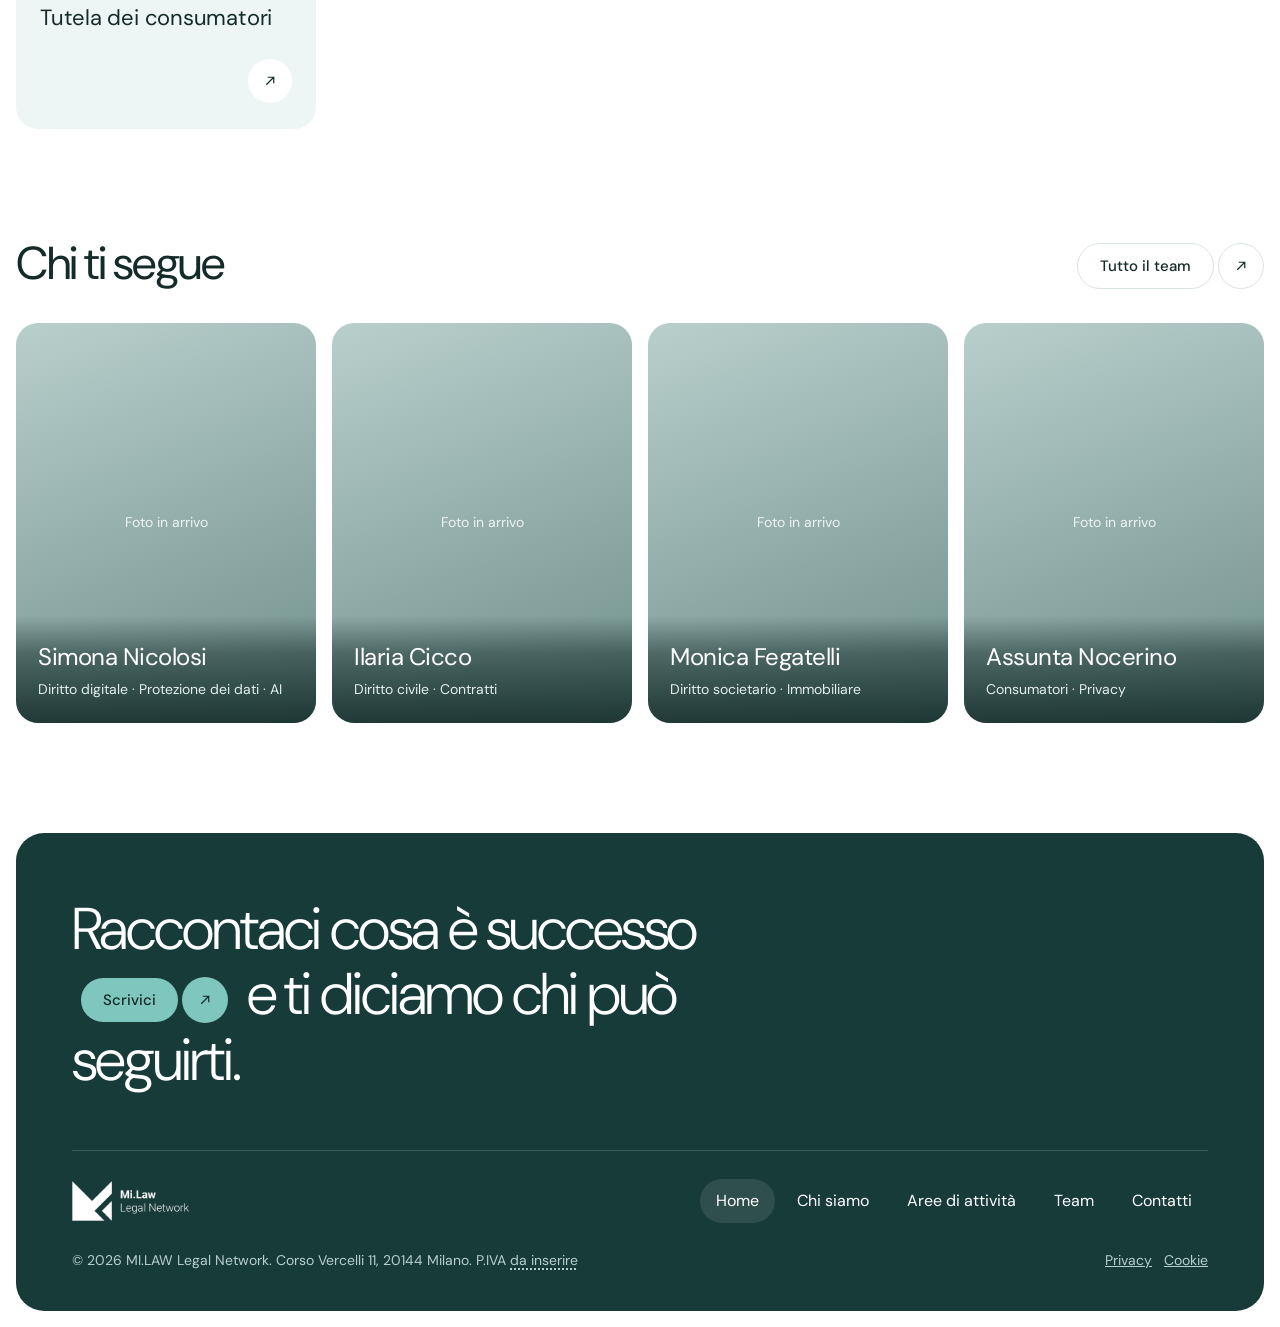
==== commit 4c955db7: "Team: card che si girano al passaggio con descrizione e pulsante" ====
--- a/index.html
+++ b/index.html
@@ -9,7 +9,7 @@
   <link rel="preconnect" href="https://fonts.googleapis.com">
   <link rel="preconnect" href="https://fonts.gstatic.com" crossorigin>
   <link href="https://fonts.googleapis.com/css2?family=DM+Sans:wght@300;400;500&display=swap" rel="stylesheet">
-  <link rel="stylesheet" href="prova.css?v=4">
+  <link rel="stylesheet" href="prova.css?v=5">
 </head>
 <body>
 
@@ -119,22 +119,45 @@
           </a>
         </div>
         <div class="team">
-          <a class="member" href="team-simona-nicolosi.html" aria-label="Avv. Simona Nicolosi, apri il profilo">
-            <span class="ph">Foto in arrivo</span>
-            <span class="go" aria-hidden="true"><svg viewBox="0 0 24 24" fill="none" stroke="currentColor" stroke-width="1.6"><path d="M7 17L17 7M9 7h8v8"/></svg></span>
+          <article class="member" tabindex="0" aria-label="Avv. Simona Nicolosi">
+            <span class="ph">Foto in arrivo</span>
             <div class="info"><h3>Simona Nicolosi</h3><p>Diritto digitale · Protezione dei dati · AI</p></div>
-          </a>
-          <article class="member">
+            <div class="back">
+              <h3>Simona Nicolosi</h3>
+              <p>Specializzata in diritto digitale, protezione dei dati personali e intelligenza artificiale. Supporta imprese e startup nella governance dei dati, nella compliance GDPR e nelle sfide della trasformazione digitale.</p>
+              <ul class="back-tags"><li>GDPR</li><li>AI Law</li><li>Data Protection</li><li>IT Law</li></ul>
+              <a class="cta cta--acqua" href="team-simona-nicolosi.html"><span class="lbl">Scopri di più</span><span class="dot" aria-hidden="true"><svg viewBox="0 0 24 24" fill="none" stroke="currentColor" stroke-width="1.6"><path d="M7 17L17 7M9 7h8v8"/></svg></span></a>
+            </div>
+          </article>
+          <article class="member" tabindex="0" aria-label="Avv. Ilaria Cicco">
             <span class="ph">Foto in arrivo</span>
             <div class="info"><h3>Ilaria Cicco</h3><p>Diritto civile · Contratti</p></div>
-          </article>
-          <article class="member">
+            <div class="back">
+              <h3>Ilaria Cicco</h3>
+              <p>Attiva nell'ambito del diritto civile e della contrattualistica commerciale, con esperienza nel settore bancario, assicurativo e nella gestione di contenziosi stragiudiziali e giudiziali.</p>
+              <ul class="back-tags"><li>Diritto civile</li><li>Contratti</li><li>Contenzioso</li></ul>
+              <a class="cta cta--acqua" href="contatti.html"><span class="lbl">Scrivi a Ilaria</span><span class="dot" aria-hidden="true"><svg viewBox="0 0 24 24" fill="none" stroke="currentColor" stroke-width="1.6"><path d="M7 17L17 7M9 7h8v8"/></svg></span></a>
+            </div>
+          </article>
+          <article class="member" tabindex="0" aria-label="Avv. Monica Fegatelli">
             <span class="ph">Foto in arrivo</span>
             <div class="info"><h3>Monica Fegatelli</h3><p>Diritto societario · Immobiliare</p></div>
-          </article>
-          <article class="member">
+            <div class="back">
+              <h3>Monica Fegatelli</h3>
+              <p>Si occupa di diritto societario e operazioni straordinarie, assistendo società e imprenditori nelle fasi di costituzione, governance e gestione di asset immobiliari. Esperienza nel diritto commerciale applicato al real estate.</p>
+              <ul class="back-tags"><li>Diritto societario</li><li>Real Estate</li><li>M&amp;A</li></ul>
+              <a class="cta cta--acqua" href="contatti.html"><span class="lbl">Scrivi a Monica</span><span class="dot" aria-hidden="true"><svg viewBox="0 0 24 24" fill="none" stroke="currentColor" stroke-width="1.6"><path d="M7 17L17 7M9 7h8v8"/></svg></span></a>
+            </div>
+          </article>
+          <article class="member" tabindex="0" aria-label="Avv. Assunta Nocerino">
             <span class="ph">Foto in arrivo</span>
             <div class="info"><h3>Assunta Nocerino</h3><p>Consumatori · Privacy</p></div>
+            <div class="back">
+              <h3>Assunta Nocerino</h3>
+              <p>Specializzata in Consumer Law e tutela dei diritti dei consumatori, con competenze in diritto della privacy e nelle problematiche legate al commercio elettronico e alle piattaforme digitali.</p>
+              <ul class="back-tags"><li>Consumer Law</li><li>Privacy</li><li>E-Commerce</li></ul>
+              <a class="cta cta--acqua" href="contatti.html"><span class="lbl">Scrivi ad Assunta</span><span class="dot" aria-hidden="true"><svg viewBox="0 0 24 24" fill="none" stroke="currentColor" stroke-width="1.6"><path d="M7 17L17 7M9 7h8v8"/></svg></span></a>
+            </div>
           </article>
         </div>
       </div>
--- a/prova.css
+++ b/prova.css
@@ -277,3 +277,37 @@
 .closing-row nav a { border-radius: 999px; padding: 9px 16px; text-decoration: none !important; transition: background-color .25s ease, color .25s ease; }
 .closing-row nav a:hover, .closing-row nav a:focus-visible { background: var(--acqua); color: var(--ink); }
 .closing-row nav a[aria-current="page"] { background: rgba(255,255,255,.1); }
+
+/* ============================================================
+   Team: la card si gira al passaggio (come nel sito attuale)
+   Il retro verde scuro sale dal basso con descrizione e pulsante.
+   ============================================================ */
+.member { cursor: default; isolation: isolate; }
+.member .info { transition: opacity .35s ease; }
+.member .back {
+  position: absolute; inset: 0; z-index: 3; background: var(--deep); color: #fff;
+  padding: 26px 24px 24px; display: flex; flex-direction: column; gap: 14px;
+  clip-path: inset(100% 0 0 0); transition: clip-path .5s cubic-bezier(.4,0,.2,1);
+}
+.member .back h3 { font-size: 22px; }
+.member .back p { font-size: 15px; line-height: 1.6; color: #e3efed; }
+.back-tags { list-style: none; display: flex; flex-wrap: wrap; gap: 6px; }
+.back-tags li { border: 1px solid rgba(255,255,255,.4); border-radius: 999px; padding: 5px 12px; font-size: 13px; }
+.member .back .cta { margin-top: auto; align-self: flex-start; }
+@media (hover: hover) {
+  .member:hover .back, .member:focus-within .back { clip-path: inset(0 0 0 0); }
+  .member:hover .info, .member:focus-within .info { opacity: 0; }
+}
+/* telefono e tablet: nessuna rotazione, i dettagli stanno sotto la foto */
+@media (hover: none) {
+  .member { aspect-ratio: auto; display: block; background: none; overflow: hidden; }
+  .member .ph, .member .info { position: relative; }
+  .member .ph { display: grid; height: 300px; background: linear-gradient(160deg, #b9cfcc 0%, #6f8f8b 100%); border-radius: var(--r-lg) var(--r-lg) 0 0; }
+  .member .info { margin-top: -96px; border-radius: 0; }
+  .member .back { position: relative; clip-path: none; border-radius: 0 0 var(--r-lg) var(--r-lg); }
+  .member .back h3 { display: none; }
+}
+@media (prefers-reduced-motion: reduce) { .member .back { transition: none; } }
+@media (hover: none) {
+  .member .info { background: linear-gradient(0deg, var(--deep) 0%, rgba(36,89,85,.6) 60%, transparent 100%); padding-bottom: 8px; }
+}
